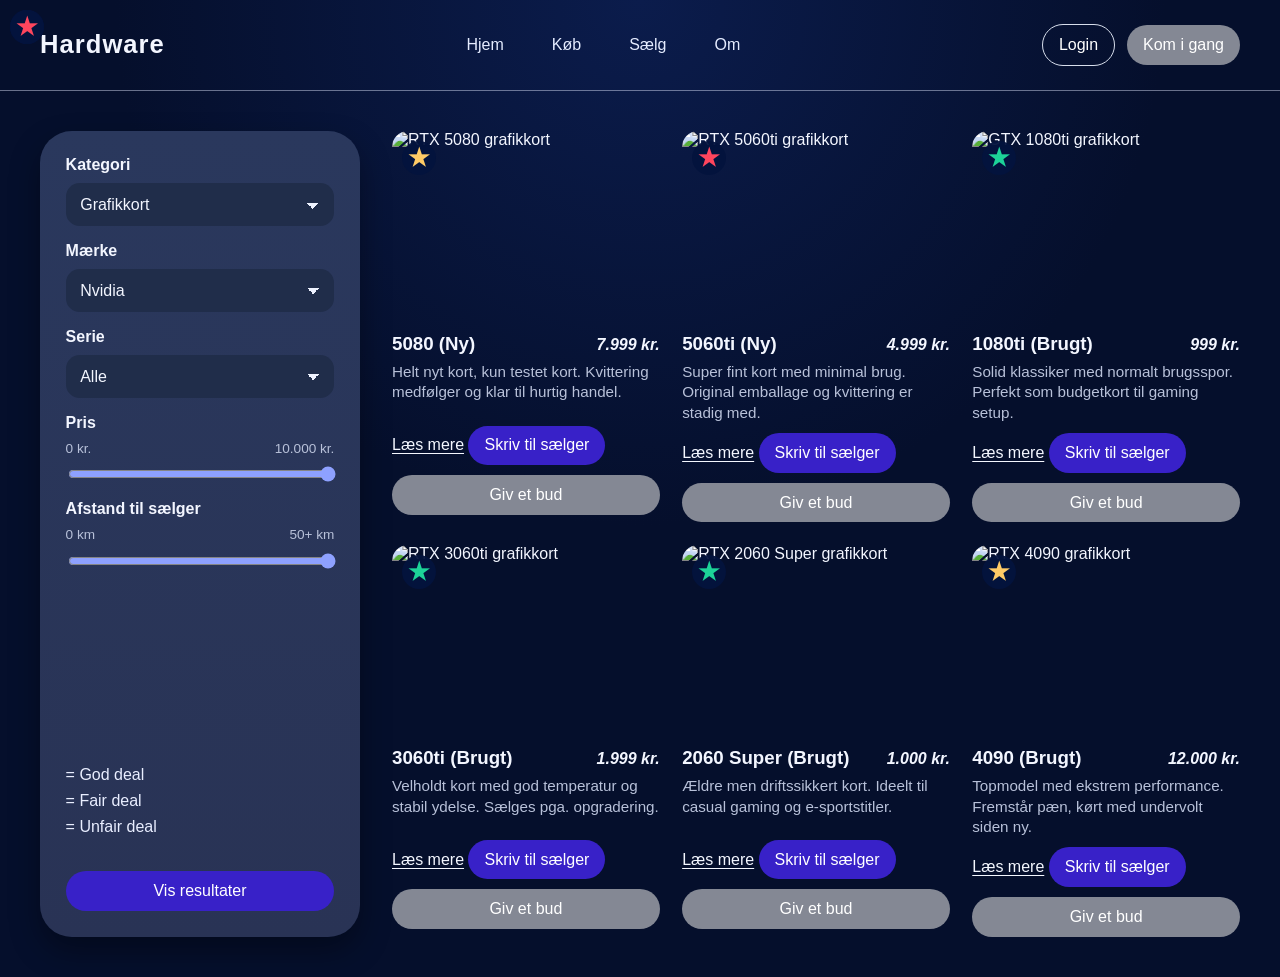
==== index.html @ 8c78f2fc "Build dark-themed clickable marketplace homepage prototype" ====
<!DOCTYPE html>
<html lang="da">
  <head>
    <meta charset="UTF-8" />
    <meta name="viewport" content="width=device-width, initial-scale=1.0" />
    <title>Hardware | Markedsplads</title>
    <link rel="stylesheet" href="styles.css" />
  </head>
  <body>
    <header class="site-header">
      <div class="brand">Hardware</div>
      <nav class="main-nav" aria-label="Primær navigation">
        <a href="#">Hjem</a>
        <a href="#">Køb</a>
        <a href="#">Sælg</a>
        <a href="#">Om</a>
      </nav>
      <div class="header-actions">
        <button class="btn btn-outline" type="button">Login</button>
        <button class="btn btn-muted" type="button">Kom i gang</button>
      </div>
    </header>

    <main class="marketplace-layout">
      <aside class="filter-card" aria-label="Filtre">
        <h2 class="sr-only">Filtre</h2>

        <div class="filter-group">
          <label for="category">Kategori</label>
          <select id="category" name="category">
            <option>Grafikkort</option>
            <option>CPU</option>
            <option>RAM</option>
            <option>Lagring</option>
          </select>
        </div>

        <div class="filter-group">
          <label for="brand">Mærke</label>
          <select id="brand" name="brand">
            <option>Nvidia</option>
            <option>AMD</option>
            <option>Intel</option>
            <option>ASUS</option>
          </select>
        </div>

        <div class="filter-group">
          <label for="series">Serie</label>
          <select id="series" name="series">
            <option>Alle</option>
            <option>RTX 50-serie</option>
            <option>RTX 40-serie</option>
            <option>RTX 30-serie</option>
            <option>GTX 10-serie</option>
          </select>
        </div>

        <div class="filter-group slider-group">
          <label for="priceRange">Pris</label>
          <div class="range-meta">
            <span>0 kr.</span>
            <span id="priceRangeValue">10.000 kr.</span>
          </div>
          <input type="range" id="priceRange" min="0" max="10000" step="100" value="10000" />
        </div>

        <div class="filter-group slider-group">
          <label for="distanceRange">Afstand til sælger</label>
          <div class="range-meta">
            <span>0 km</span>
            <span id="distanceRangeValue">50+ km</span>
          </div>
          <input type="range" id="distanceRange" min="0" max="50" step="1" value="50" />
        </div>

        <div class="deal-legend" aria-label="Deal score forklaring">
          <p><span class="star-badge star-good">★</span> = God deal</p>
          <p><span class="star-badge star-fair">★</span> = Fair deal</p>
          <p><span class="star-badge star-unfair">★</span> = Unfair deal</p>
        </div>

        <button class="btn btn-primary cta-results" type="button">Vis resultater</button>
      </aside>

      <section class="product-grid" aria-label="Produktoversigt">
        <article class="product-card">
          <div class="product-image-wrap">
            <span class="star-badge star-good">★</span>
            <img src="https://images.unsplash.com/photo-1587202372775-e229f172b9d7?auto=format&fit=crop&w=800&q=80" alt="RTX 5080 grafikkort" />
          </div>
          <div class="product-topline">
            <h3>5080 (Ny)</h3>
            <p class="price">7.999 kr.</p>
          </div>
          <p class="description">Helt nyt kort, kun testet kort. Kvittering medfølger og klar til hurtig handel.</p>
          <a href="#" class="read-more">Læs mere</a>
          <button class="btn btn-primary" type="button">Skriv til sælger</button>
          <button class="btn btn-secondary" type="button">Giv et bud</button>
        </article>

        <article class="product-card">
          <div class="product-image-wrap">
            <span class="star-badge star-unfair">★</span>
            <img src="https://images.unsplash.com/photo-1591488320449-011701bb6705?auto=format&fit=crop&w=800&q=80" alt="RTX 5060ti grafikkort" />
          </div>
          <div class="product-topline">
            <h3>5060ti (Ny)</h3>
            <p class="price">4.999 kr.</p>
          </div>
          <p class="description">Super fint kort med minimal brug. Original emballage og kvittering er stadig med.</p>
          <a href="#" class="read-more">Læs mere</a>
          <button class="btn btn-primary" type="button">Skriv til sælger</button>
          <button class="btn btn-secondary" type="button">Giv et bud</button>
        </article>

        <article class="product-card">
          <div class="product-image-wrap">
            <span class="star-badge star-fair">★</span>
            <img src="https://images.unsplash.com/photo-1591799265444-d66432b91588?auto=format&fit=crop&w=800&q=80" alt="GTX 1080ti grafikkort" />
          </div>
          <div class="product-topline">
            <h3>1080ti (Brugt)</h3>
            <p class="price">999 kr.</p>
          </div>
          <p class="description">Solid klassiker med normalt brugsspor. Perfekt som budgetkort til gaming setup.</p>
          <a href="#" class="read-more">Læs mere</a>
          <button class="btn btn-primary" type="button">Skriv til sælger</button>
          <button class="btn btn-secondary" type="button">Giv et bud</button>
        </article>

        <article class="product-card">
          <div class="product-image-wrap">
            <span class="star-badge star-fair">★</span>
            <img src="https://images.unsplash.com/photo-1593640495253-23196b27a87f?auto=format&fit=crop&w=800&q=80" alt="RTX 3060ti grafikkort" />
          </div>
          <div class="product-topline">
            <h3>3060ti (Brugt)</h3>
            <p class="price">1.999 kr.</p>
          </div>
          <p class="description">Velholdt kort med god temperatur og stabil ydelse. Sælges pga. opgradering.</p>
          <a href="#" class="read-more">Læs mere</a>
          <button class="btn btn-primary" type="button">Skriv til sælger</button>
          <button class="btn btn-secondary" type="button">Giv et bud</button>
        </article>

        <article class="product-card">
          <div class="product-image-wrap">
            <span class="star-badge star-fair">★</span>
            <img src="https://images.unsplash.com/photo-1555617981-dac3880eac6e?auto=format&fit=crop&w=800&q=80" alt="RTX 2060 Super grafikkort" />
          </div>
          <div class="product-topline">
            <h3>2060 Super (Brugt)</h3>
            <p class="price">1.000 kr.</p>
          </div>
          <p class="description">Ældre men driftssikkert kort. Ideelt til casual gaming og e-sportstitler.</p>
          <a href="#" class="read-more">Læs mere</a>
          <button class="btn btn-primary" type="button">Skriv til sælger</button>
          <button class="btn btn-secondary" type="button">Giv et bud</button>
        </article>

        <article class="product-card">
          <div class="product-image-wrap">
            <span class="star-badge star-good">★</span>
            <img src="https://images.unsplash.com/photo-1624705002806-5d72df19c3de?auto=format&fit=crop&w=800&q=80" alt="RTX 4090 grafikkort" />
          </div>
          <div class="product-topline">
            <h3>4090 (Brugt)</h3>
            <p class="price">12.000 kr.</p>
          </div>
          <p class="description">Topmodel med ekstrem performance. Fremstår pæn, kørt med undervolt siden ny.</p>
          <a href="#" class="read-more">Læs mere</a>
          <button class="btn btn-primary" type="button">Skriv til sælger</button>
          <button class="btn btn-secondary" type="button">Giv et bud</button>
        </article>
      </section>
    </main>

    <script src="app.js"></script>
  </body>
</html>
---- styles.css ----
:root {
  --bg: #050f2c;
  --surface: #222f4f;
  --surface-soft: #1a2542;
  --card: #0a1738;
  --text: #f3f6ff;
  --text-soft: #b8c1d9;
  --accent: #3821c8;
  --accent-hover: #4a31df;
  --button-soft: #848894;
  --button-soft-hover: #9aa0ae;
  --outline: #d7deec;
  --shadow: 0 14px 30px rgba(0, 0, 0, 0.35);
}

* {
  box-sizing: border-box;
}

body {
  margin: 0;
  min-height: 100vh;
  font-family: "Inter", "Segoe UI", sans-serif;
  background: radial-gradient(circle at top, #0b1c4c 0%, var(--bg) 45%);
  color: var(--text);
}

a {
  color: inherit;
}

.site-header {
  display: flex;
  align-items: center;
  justify-content: space-between;
  gap: 1rem;
  padding: 1.5rem 2.5rem;
  border-bottom: 1px solid rgba(226, 233, 255, 0.45);
}

.brand {
  font-size: clamp(1.4rem, 2vw, 1.9rem);
  font-weight: 700;
  letter-spacing: 0.04em;
}

.main-nav {
  display: flex;
  gap: 1rem;
}

.main-nav a {
  padding: 0.55rem 1rem;
  border-radius: 999px;
  text-decoration: none;
  color: #e5ecff;
  transition: background-color 0.2s ease, color 0.2s ease;
}

.main-nav a:hover,
.main-nav a:focus-visible {
  background: rgba(255, 255, 255, 0.1);
  color: #fff;
}

.header-actions {
  display: flex;
  align-items: center;
  gap: 0.75rem;
}

.marketplace-layout {
  display: grid;
  grid-template-columns: minmax(240px, 320px) 1fr;
  gap: 2rem;
  padding: 2.5rem;
}

.filter-card {
  background: linear-gradient(180deg, #2a385d 0%, #293355 100%);
  border-radius: 2rem;
  padding: 1.6rem;
  display: flex;
  flex-direction: column;
  gap: 1rem;
  box-shadow: var(--shadow);
}

.filter-group {
  display: flex;
  flex-direction: column;
  gap: 0.55rem;
}

.filter-group label {
  font-weight: 600;
}

select,
input[type="range"] {
  width: 100%;
}

select {
  appearance: none;
  border: 1px solid transparent;
  color: var(--text);
  border-radius: 0.85rem;
  padding: 0.75rem 2.5rem 0.75rem 0.85rem;
  background: #202d4a;
  font: inherit;
  background-image: linear-gradient(45deg, transparent 50%, #eef2ff 50%), linear-gradient(135deg, #eef2ff 50%, transparent 50%);
  background-position: calc(100% - 20px) calc(50% + 1px), calc(100% - 14px) calc(50% + 1px);
  background-size: 6px 6px;
  background-repeat: no-repeat;
}

select:focus-visible {
  outline: none;
  border-color: #6d8dff;
}

.range-meta {
  display: flex;
  justify-content: space-between;
  color: var(--text-soft);
  font-size: 0.85rem;
}

input[type="range"] {
  accent-color: #8ea1ff;
  cursor: pointer;
}

.deal-legend {
  margin-top: auto;
  color: #e9eeff;
}

.deal-legend p {
  margin: 0.5rem 0;
}

.product-grid {
  display: grid;
  grid-template-columns: repeat(3, minmax(220px, 1fr));
  gap: 1.4rem;
}

.product-card {
  background: transparent;
  border-radius: 1.1rem;
  transition: transform 0.2s ease, box-shadow 0.2s ease;
}

.product-card:hover {
  transform: translateY(-5px);
  box-shadow: 0 16px 26px rgba(0, 0, 0, 0.32);
}

.product-image-wrap {
  position: relative;
}

.product-image-wrap img {
  width: 100%;
  height: 190px;
  border-radius: 1rem;
  object-fit: cover;
  display: block;
}

.star-badge {
  position: absolute;
  top: 10px;
  left: 10px;
  width: 34px;
  height: 34px;
  border-radius: 50%;
  display: grid;
  place-items: center;
  font-size: 1.5rem;
  font-weight: 700;
}

.star-good {
  color: #ffcb66;
  background: rgba(4, 20, 62, 0.95);
}

.star-fair {
  color: #1dd398;
  background: rgba(4, 20, 62, 0.95);
}

.star-unfair {
  color: #ff455d;
  background: rgba(4, 20, 62, 0.95);
}

.product-topline {
  display: flex;
  justify-content: space-between;
  align-items: baseline;
  gap: 0.85rem;
  margin-top: 0.75rem;
}

.product-topline h3,
.price {
  margin: 0;
}

.price {
  font-style: italic;
  font-weight: 700;
  white-space: nowrap;
}

.description {
  margin: 0.45rem 0 0.6rem;
  color: var(--text-soft);
  line-height: 1.35;
  font-size: 0.95rem;
  min-height: 54px;
}

.read-more {
  display: inline-block;
  margin-bottom: 0.7rem;
  color: #f4f7ff;
  text-underline-offset: 3px;
}

.btn {
  border: none;
  border-radius: 999px;
  padding: 0.68rem 1rem;
  color: #fff;
  font: inherit;
  cursor: pointer;
  transition: transform 0.15s ease, filter 0.2s ease;
}

.btn:hover,
.btn:focus-visible {
  transform: translateY(-1px);
  filter: brightness(1.08);
}

.btn-primary {
  background: var(--accent);
}

.btn-secondary,
.btn-muted {
  background: var(--button-soft);
}

.btn-secondary {
  width: 100%;
  margin-top: 0.6rem;
}

.btn-outline {
  border: 1px solid var(--outline);
  background: transparent;
}

.cta-results {
  margin-top: 0.7rem;
}

.sr-only {
  position: absolute;
  width: 1px;
  height: 1px;
  padding: 0;
  margin: -1px;
  overflow: hidden;
  clip: rect(0, 0, 0, 0);
  white-space: nowrap;
  border: 0;
}

@media (max-width: 1140px) {
  .product-grid {
    grid-template-columns: repeat(2, minmax(220px, 1fr));
  }
}

@media (max-width: 900px) {
  .site-header {
    flex-wrap: wrap;
    justify-content: center;
    text-align: center;
  }

  .marketplace-layout {
    grid-template-columns: 1fr;
    padding: 1.5rem;
  }

  .filter-card {
    margin-bottom: 0.4rem;
  }
}

@media (max-width: 620px) {
  .site-header {
    padding: 1rem;
  }

  .main-nav,
  .header-actions {
    width: 100%;
    justify-content: center;
    flex-wrap: wrap;
  }

  .product-grid {
    grid-template-columns: 1fr;
  }
}
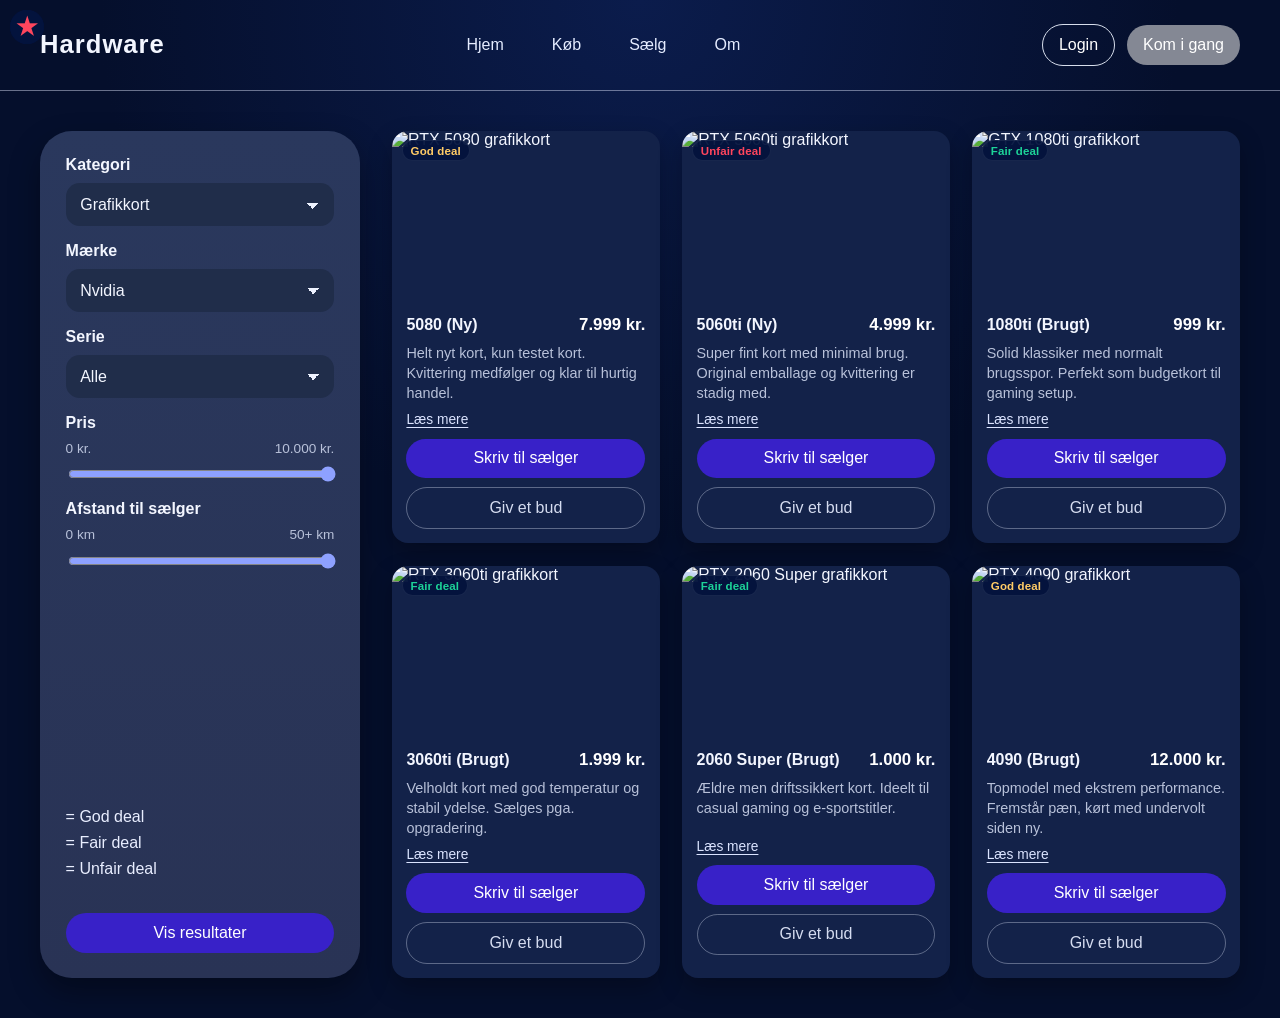
==== commit 968e0a0f: "Polish marketplace listing cards styling" ====
--- a/index.html
+++ b/index.html
@@ -86,7 +86,7 @@
       <section class="product-grid" aria-label="Produktoversigt">
         <article class="product-card">
           <div class="product-image-wrap">
-            <span class="star-badge star-good">★</span>
+            <span class="deal-badge star-good">God deal</span>
             <img src="https://images.unsplash.com/photo-1587202372775-e229f172b9d7?auto=format&fit=crop&w=800&q=80" alt="RTX 5080 grafikkort" />
           </div>
           <div class="product-topline">
@@ -101,7 +101,7 @@
 
         <article class="product-card">
           <div class="product-image-wrap">
-            <span class="star-badge star-unfair">★</span>
+            <span class="deal-badge star-unfair">Unfair deal</span>
             <img src="https://images.unsplash.com/photo-1591488320449-011701bb6705?auto=format&fit=crop&w=800&q=80" alt="RTX 5060ti grafikkort" />
           </div>
           <div class="product-topline">
@@ -116,7 +116,7 @@
 
         <article class="product-card">
           <div class="product-image-wrap">
-            <span class="star-badge star-fair">★</span>
+            <span class="deal-badge star-fair">Fair deal</span>
             <img src="https://images.unsplash.com/photo-1591799265444-d66432b91588?auto=format&fit=crop&w=800&q=80" alt="GTX 1080ti grafikkort" />
           </div>
           <div class="product-topline">
@@ -131,7 +131,7 @@
 
         <article class="product-card">
           <div class="product-image-wrap">
-            <span class="star-badge star-fair">★</span>
+            <span class="deal-badge star-fair">Fair deal</span>
             <img src="https://images.unsplash.com/photo-1593640495253-23196b27a87f?auto=format&fit=crop&w=800&q=80" alt="RTX 3060ti grafikkort" />
           </div>
           <div class="product-topline">
@@ -146,7 +146,7 @@
 
         <article class="product-card">
           <div class="product-image-wrap">
-            <span class="star-badge star-fair">★</span>
+            <span class="deal-badge star-fair">Fair deal</span>
             <img src="https://images.unsplash.com/photo-1555617981-dac3880eac6e?auto=format&fit=crop&w=800&q=80" alt="RTX 2060 Super grafikkort" />
           </div>
           <div class="product-topline">
@@ -161,7 +161,7 @@
 
         <article class="product-card">
           <div class="product-image-wrap">
-            <span class="star-badge star-good">★</span>
+            <span class="deal-badge star-good">God deal</span>
             <img src="https://images.unsplash.com/photo-1624705002806-5d72df19c3de?auto=format&fit=crop&w=800&q=80" alt="RTX 4090 grafikkort" />
           </div>
           <div class="product-topline">
--- a/styles.css
+++ b/styles.css
@@ -148,26 +148,51 @@
 }
 
 .product-card {
-  background: transparent;
-  border-radius: 1.1rem;
-  transition: transform 0.2s ease, box-shadow 0.2s ease;
+  background: #132249;
+  border-radius: 1rem;
+  box-shadow: 0 10px 24px rgba(0, 0, 0, 0.28);
+  overflow: hidden;
+  display: flex;
+  flex-direction: column;
+  padding-bottom: 0.9rem;
+  transition: transform 0.22s ease, box-shadow 0.22s ease;
 }
 
 .product-card:hover {
-  transform: translateY(-5px);
-  box-shadow: 0 16px 26px rgba(0, 0, 0, 0.32);
+  transform: translateY(-4px);
+  box-shadow: 0 18px 34px rgba(0, 0, 0, 0.36);
 }
 
 .product-image-wrap {
   position: relative;
+  overflow: hidden;
 }
 
 .product-image-wrap img {
   width: 100%;
-  height: 190px;
-  border-radius: 1rem;
+  height: 170px;
   object-fit: cover;
   display: block;
+  transition: transform 0.3s ease;
+}
+
+.product-card:hover .product-image-wrap img {
+  transform: scale(1.03);
+}
+
+
+.deal-badge {
+  position: absolute;
+  top: 0.6rem;
+  left: 0.6rem;
+  padding: 0.22rem 0.5rem;
+  border-radius: 999px;
+  font-size: 0.72rem;
+  font-weight: 700;
+  letter-spacing: 0.01em;
+  background: rgba(6, 20, 53, 0.94);
+  border: 1px solid rgba(255, 255, 255, 0.08);
+  z-index: 1;
 }
 
 .star-badge {
@@ -203,7 +228,7 @@
   justify-content: space-between;
   align-items: baseline;
   gap: 0.85rem;
-  margin-top: 0.75rem;
+  margin: 0.9rem 0.9rem 0;
 }
 
 .product-topline h3,
@@ -211,24 +236,32 @@
   margin: 0;
 }
 
+.product-topline h3 {
+  font-size: 1rem;
+  font-weight: 600;
+  line-height: 1.3;
+}
+
 .price {
-  font-style: italic;
-  font-weight: 700;
+  color: #ffffff;
+  font-weight: 800;
+  font-size: 1.05rem;
   white-space: nowrap;
 }
 
 .description {
-  margin: 0.45rem 0 0.6rem;
+  margin: 0.45rem 0.9rem 0.55rem;
   color: var(--text-soft);
-  line-height: 1.35;
-  font-size: 0.95rem;
-  min-height: 54px;
+  line-height: 1.4;
+  font-size: 0.9rem;
+  min-height: 52px;
 }
 
 .read-more {
   display: inline-block;
-  margin-bottom: 0.7rem;
-  color: #f4f7ff;
+  margin: 0 0.9rem 0.7rem;
+  color: #dbe4ff;
+  font-size: 0.86rem;
   text-underline-offset: 3px;
 }
 
@@ -257,9 +290,25 @@
   background: var(--button-soft);
 }
 
-.btn-secondary {
-  width: 100%;
-  margin-top: 0.6rem;
+.product-card .btn {
+  width: calc(100% - 1.8rem);
+  margin: 0 0.9rem;
+}
+
+.product-card .btn-primary {
+  margin-bottom: 0.55rem;
+}
+
+.product-card .btn-secondary {
+  margin-top: 0;
+  color: #d5dcf0;
+  background: transparent;
+  border: 1px solid rgba(213, 220, 240, 0.38);
+}
+
+.product-card .btn-secondary:hover,
+.product-card .btn-secondary:focus-visible {
+  background: rgba(213, 220, 240, 0.08);
 }
 
 .btn-outline {
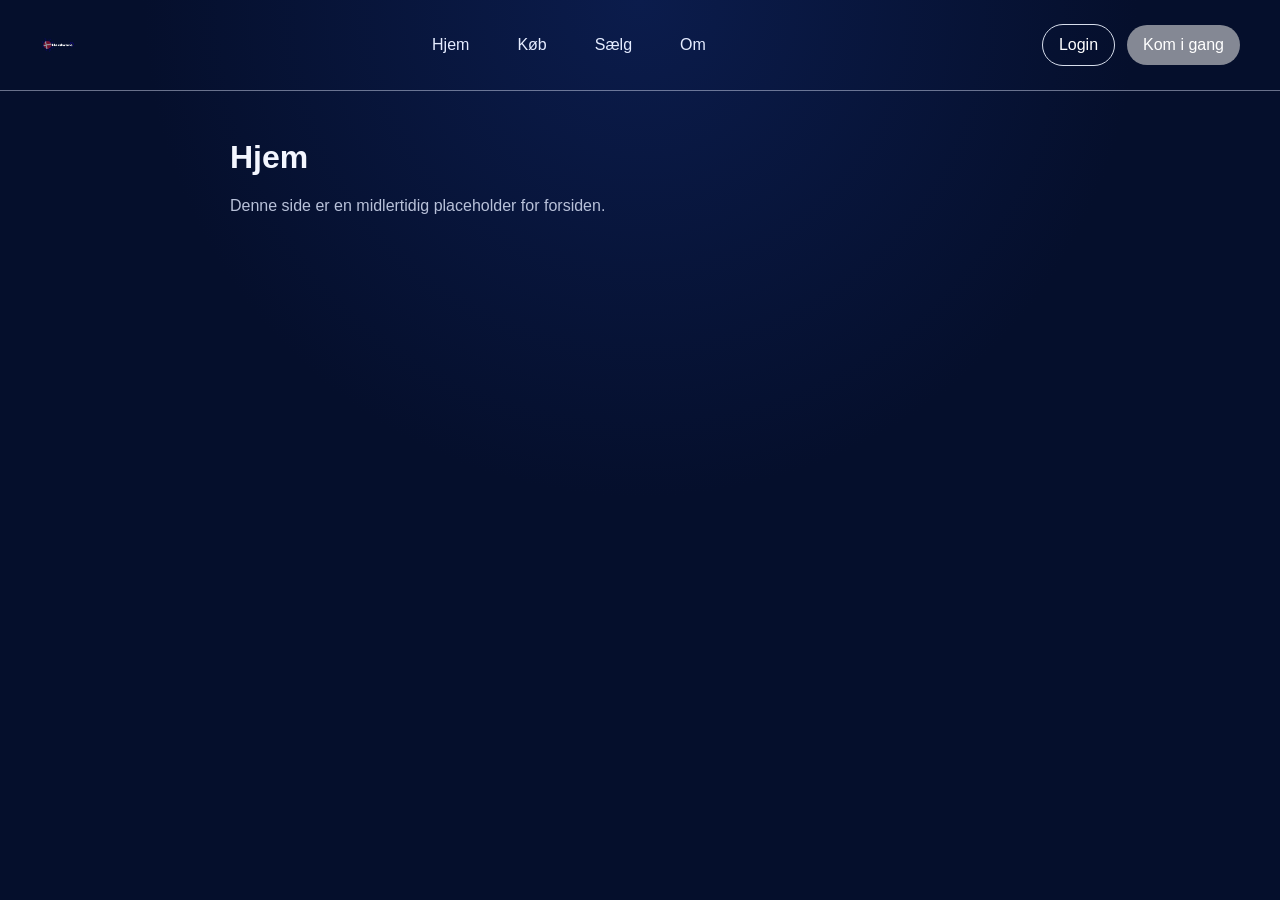
==== commit 96a6713e: "Add clickable logo to navbar" ====
--- a/index.html
+++ b/index.html
@@ -3,17 +3,19 @@
   <head>
     <meta charset="UTF-8" />
     <meta name="viewport" content="width=device-width, initial-scale=1.0" />
-    <title>Hardware | Markedsplads</title>
+    <title>Hardware | Hjem</title>
     <link rel="stylesheet" href="styles.css" />
   </head>
   <body>
     <header class="site-header">
-      <div class="brand">Hardware</div>
+      <a class="brand-link" href="index.html" aria-label="Hardware forside">
+        <img class="brand-logo" src="assets/logo.png" alt="Hardware logo" />
+      </a>
       <nav class="main-nav" aria-label="Primær navigation">
-        <a href="#">Hjem</a>
-        <a href="#">Køb</a>
-        <a href="#">Sælg</a>
-        <a href="#">Om</a>
+        <a href="index.html">Hjem</a>
+        <a href="kob.html">Køb</a>
+        <a href="saelg.html">Sælg</a>
+        <a href="om.html">Om</a>
       </nav>
       <div class="header-actions">
         <button class="btn btn-outline" type="button">Login</button>
@@ -21,161 +23,9 @@
       </div>
     </header>
 
-    <main class="marketplace-layout">
-      <aside class="filter-card" aria-label="Filtre">
-        <h2 class="sr-only">Filtre</h2>
-
-        <div class="filter-group">
-          <label for="category">Kategori</label>
-          <select id="category" name="category">
-            <option>Grafikkort</option>
-            <option>CPU</option>
-            <option>RAM</option>
-            <option>Lagring</option>
-          </select>
-        </div>
-
-        <div class="filter-group">
-          <label for="brand">Mærke</label>
-          <select id="brand" name="brand">
-            <option>Nvidia</option>
-            <option>AMD</option>
-            <option>Intel</option>
-            <option>ASUS</option>
-          </select>
-        </div>
-
-        <div class="filter-group">
-          <label for="series">Serie</label>
-          <select id="series" name="series">
-            <option>Alle</option>
-            <option>RTX 50-serie</option>
-            <option>RTX 40-serie</option>
-            <option>RTX 30-serie</option>
-            <option>GTX 10-serie</option>
-          </select>
-        </div>
-
-        <div class="filter-group slider-group">
-          <label for="priceRange">Pris</label>
-          <div class="range-meta">
-            <span>0 kr.</span>
-            <span id="priceRangeValue">10.000 kr.</span>
-          </div>
-          <input type="range" id="priceRange" min="0" max="10000" step="100" value="10000" />
-        </div>
-
-        <div class="filter-group slider-group">
-          <label for="distanceRange">Afstand til sælger</label>
-          <div class="range-meta">
-            <span>0 km</span>
-            <span id="distanceRangeValue">50+ km</span>
-          </div>
-          <input type="range" id="distanceRange" min="0" max="50" step="1" value="50" />
-        </div>
-
-        <div class="deal-legend" aria-label="Deal score forklaring">
-          <p><span class="star-badge star-good">★</span> = God deal</p>
-          <p><span class="star-badge star-fair">★</span> = Fair deal</p>
-          <p><span class="star-badge star-unfair">★</span> = Unfair deal</p>
-        </div>
-
-        <button class="btn btn-primary cta-results" type="button">Vis resultater</button>
-      </aside>
-
-      <section class="product-grid" aria-label="Produktoversigt">
-        <article class="product-card">
-          <div class="product-image-wrap">
-            <span class="deal-badge star-good">God deal</span>
-            <img src="https://images.unsplash.com/photo-1587202372775-e229f172b9d7?auto=format&fit=crop&w=800&q=80" alt="RTX 5080 grafikkort" />
-          </div>
-          <div class="product-topline">
-            <h3>5080 (Ny)</h3>
-            <p class="price">7.999 kr.</p>
-          </div>
-          <p class="description">Helt nyt kort, kun testet kort. Kvittering medfølger og klar til hurtig handel.</p>
-          <a href="#" class="read-more">Læs mere</a>
-          <button class="btn btn-primary" type="button">Skriv til sælger</button>
-          <button class="btn btn-secondary" type="button">Giv et bud</button>
-        </article>
-
-        <article class="product-card">
-          <div class="product-image-wrap">
-            <span class="deal-badge star-unfair">Unfair deal</span>
-            <img src="https://images.unsplash.com/photo-1591488320449-011701bb6705?auto=format&fit=crop&w=800&q=80" alt="RTX 5060ti grafikkort" />
-          </div>
-          <div class="product-topline">
-            <h3>5060ti (Ny)</h3>
-            <p class="price">4.999 kr.</p>
-          </div>
-          <p class="description">Super fint kort med minimal brug. Original emballage og kvittering er stadig med.</p>
-          <a href="#" class="read-more">Læs mere</a>
-          <button class="btn btn-primary" type="button">Skriv til sælger</button>
-          <button class="btn btn-secondary" type="button">Giv et bud</button>
-        </article>
-
-        <article class="product-card">
-          <div class="product-image-wrap">
-            <span class="deal-badge star-fair">Fair deal</span>
-            <img src="https://images.unsplash.com/photo-1591799265444-d66432b91588?auto=format&fit=crop&w=800&q=80" alt="GTX 1080ti grafikkort" />
-          </div>
-          <div class="product-topline">
-            <h3>1080ti (Brugt)</h3>
-            <p class="price">999 kr.</p>
-          </div>
-          <p class="description">Solid klassiker med normalt brugsspor. Perfekt som budgetkort til gaming setup.</p>
-          <a href="#" class="read-more">Læs mere</a>
-          <button class="btn btn-primary" type="button">Skriv til sælger</button>
-          <button class="btn btn-secondary" type="button">Giv et bud</button>
-        </article>
-
-        <article class="product-card">
-          <div class="product-image-wrap">
-            <span class="deal-badge star-fair">Fair deal</span>
-            <img src="https://images.unsplash.com/photo-1593640495253-23196b27a87f?auto=format&fit=crop&w=800&q=80" alt="RTX 3060ti grafikkort" />
-          </div>
-          <div class="product-topline">
-            <h3>3060ti (Brugt)</h3>
-            <p class="price">1.999 kr.</p>
-          </div>
-          <p class="description">Velholdt kort med god temperatur og stabil ydelse. Sælges pga. opgradering.</p>
-          <a href="#" class="read-more">Læs mere</a>
-          <button class="btn btn-primary" type="button">Skriv til sælger</button>
-          <button class="btn btn-secondary" type="button">Giv et bud</button>
-        </article>
-
-        <article class="product-card">
-          <div class="product-image-wrap">
-            <span class="deal-badge star-fair">Fair deal</span>
-            <img src="https://images.unsplash.com/photo-1555617981-dac3880eac6e?auto=format&fit=crop&w=800&q=80" alt="RTX 2060 Super grafikkort" />
-          </div>
-          <div class="product-topline">
-            <h3>2060 Super (Brugt)</h3>
-            <p class="price">1.000 kr.</p>
-          </div>
-          <p class="description">Ældre men driftssikkert kort. Ideelt til casual gaming og e-sportstitler.</p>
-          <a href="#" class="read-more">Læs mere</a>
-          <button class="btn btn-primary" type="button">Skriv til sælger</button>
-          <button class="btn btn-secondary" type="button">Giv et bud</button>
-        </article>
-
-        <article class="product-card">
-          <div class="product-image-wrap">
-            <span class="deal-badge star-good">God deal</span>
-            <img src="https://images.unsplash.com/photo-1624705002806-5d72df19c3de?auto=format&fit=crop&w=800&q=80" alt="RTX 4090 grafikkort" />
-          </div>
-          <div class="product-topline">
-            <h3>4090 (Brugt)</h3>
-            <p class="price">12.000 kr.</p>
-          </div>
-          <p class="description">Topmodel med ekstrem performance. Fremstår pæn, kørt med undervolt siden ny.</p>
-          <a href="#" class="read-more">Læs mere</a>
-          <button class="btn btn-primary" type="button">Skriv til sælger</button>
-          <button class="btn btn-secondary" type="button">Giv et bud</button>
-        </article>
-      </section>
+    <main class="placeholder-page">
+      <h1>Hjem</h1>
+      <p>Denne side er en midlertidig placeholder for forsiden.</p>
     </main>
-
-    <script src="app.js"></script>
   </body>
 </html>
--- a/styles.css
+++ b/styles.css
@@ -38,15 +38,22 @@
   border-bottom: 1px solid rgba(226, 233, 255, 0.45);
 }
 
-.brand {
-  font-size: clamp(1.4rem, 2vw, 1.9rem);
-  font-weight: 700;
-  letter-spacing: 0.04em;
+.brand-link {
+  display: flex;
+  align-items: center;
+  flex-shrink: 0;
+}
+
+.brand-logo {
+  height: 36px;
+  width: auto;
+  display: block;
 }
 
 .main-nav {
   display: flex;
   gap: 1rem;
+  margin-left: 1.25rem;
 }
 
 .main-nav a {
@@ -71,15 +78,18 @@
 
 .marketplace-layout {
   display: grid;
-  grid-template-columns: minmax(240px, 320px) 1fr;
-  gap: 2rem;
+  grid-template-columns: 360px minmax(0, 1fr);
+  gap: 2.5rem;
   padding: 2.5rem;
+  max-width: 1800px;
+  margin: 0 auto;
+  align-items: start;
 }
 
 .filter-card {
   background: linear-gradient(180deg, #2a385d 0%, #293355 100%);
   border-radius: 2rem;
-  padding: 1.6rem;
+  padding: 1.85rem;
   display: flex;
   flex-direction: column;
   gap: 1rem;
@@ -120,6 +130,15 @@
   border-color: #6d8dff;
 }
 
+
+.filter-group-disabled {
+  opacity: 0.55;
+}
+
+.filter-group-disabled select {
+  cursor: not-allowed;
+}
+
 .range-meta {
   display: flex;
   justify-content: space-between;
@@ -143,11 +162,16 @@
 
 .product-grid {
   display: grid;
-  grid-template-columns: repeat(3, minmax(220px, 1fr));
+  grid-template-columns: repeat(auto-fill, 320px);
   gap: 1.4rem;
+  justify-content: center;
+  max-width: 1388px;
+  margin: 0 auto;
 }
 
 .product-card {
+  width: 320px;
+
   background: #132249;
   border-radius: 1rem;
   box-shadow: 0 10px 24px rgba(0, 0, 0, 0.28);
@@ -334,7 +358,7 @@
 
 @media (max-width: 1140px) {
   .product-grid {
-    grid-template-columns: repeat(2, minmax(220px, 1fr));
+    grid-template-columns: repeat(auto-fill, 320px);
   }
 }
 
@@ -348,6 +372,7 @@
   .marketplace-layout {
     grid-template-columns: 1fr;
     padding: 1.5rem;
+    gap: 1.5rem;
   }
 
   .filter-card {
@@ -368,6 +393,120 @@
   }
 
   .product-grid {
-    grid-template-columns: 1fr;
-  }
-}
+    grid-template-columns: repeat(auto-fill, 300px);
+    justify-content: center;
+  }
+}
+
+.placeholder-page {
+  max-width: 900px;
+  margin: 0 auto;
+  padding: 3rem 2.5rem;
+}
+
+.placeholder-page h1 {
+  margin-top: 0;
+}
+
+.placeholder-page p {
+  color: var(--text-soft);
+}
+
+.sell-layout {
+  max-width: 900px;
+  margin: 0 auto;
+  padding: 2.5rem;
+}
+
+.sell-card {
+  background: linear-gradient(180deg, #2a385d 0%, #293355 100%);
+  border-radius: 2rem;
+  padding: 1.85rem;
+  box-shadow: var(--shadow);
+}
+
+.sell-card h1 {
+  margin: 0 0 1.25rem;
+}
+
+.sell-form {
+  display: flex;
+  flex-direction: column;
+  gap: 1rem;
+}
+
+input[type="number"],
+input[type="text"],
+textarea {
+  width: 100%;
+  border: 1px solid transparent;
+  color: var(--text);
+  border-radius: 0.85rem;
+  padding: 0.75rem 0.85rem;
+  background: #202d4a;
+  font: inherit;
+}
+
+textarea {
+  resize: vertical;
+  min-height: 120px;
+}
+
+
+input[type="file"] {
+  width: 100%;
+  border: 1px dashed rgba(219, 228, 255, 0.35);
+  color: var(--text-soft);
+  border-radius: 0.85rem;
+  padding: 0.6rem 0.75rem;
+  background: #202d4a;
+  font: inherit;
+}
+
+input[type="file"]::file-selector-button {
+  border: 1px solid rgba(219, 228, 255, 0.35);
+  border-radius: 999px;
+  padding: 0.38rem 0.75rem;
+  margin-right: 0.65rem;
+  background: rgba(219, 228, 255, 0.1);
+  color: var(--text);
+  font: inherit;
+  cursor: pointer;
+}
+
+input[type="file"]:focus-visible {
+  outline: none;
+  border-color: #6d8dff;
+}
+
+.sell-image-preview {
+  display: none;
+  width: 100%;
+  max-width: 240px;
+  height: 140px;
+  object-fit: cover;
+  border-radius: 0.75rem;
+  border: 1px solid rgba(219, 228, 255, 0.2);
+}
+
+.sell-image-preview.is-visible {
+  display: block;
+}
+input[type="number"]:focus-visible,
+input[type="text"]:focus-visible,
+textarea:focus-visible {
+  outline: none;
+  border-color: #6d8dff;
+}
+
+.sell-feedback {
+  margin: 0;
+  color: #dbe4ff;
+  font-size: 0.92rem;
+}
+
+@media (max-width: 900px) {
+  .sell-layout {
+    padding: 1.5rem;
+  }
+}
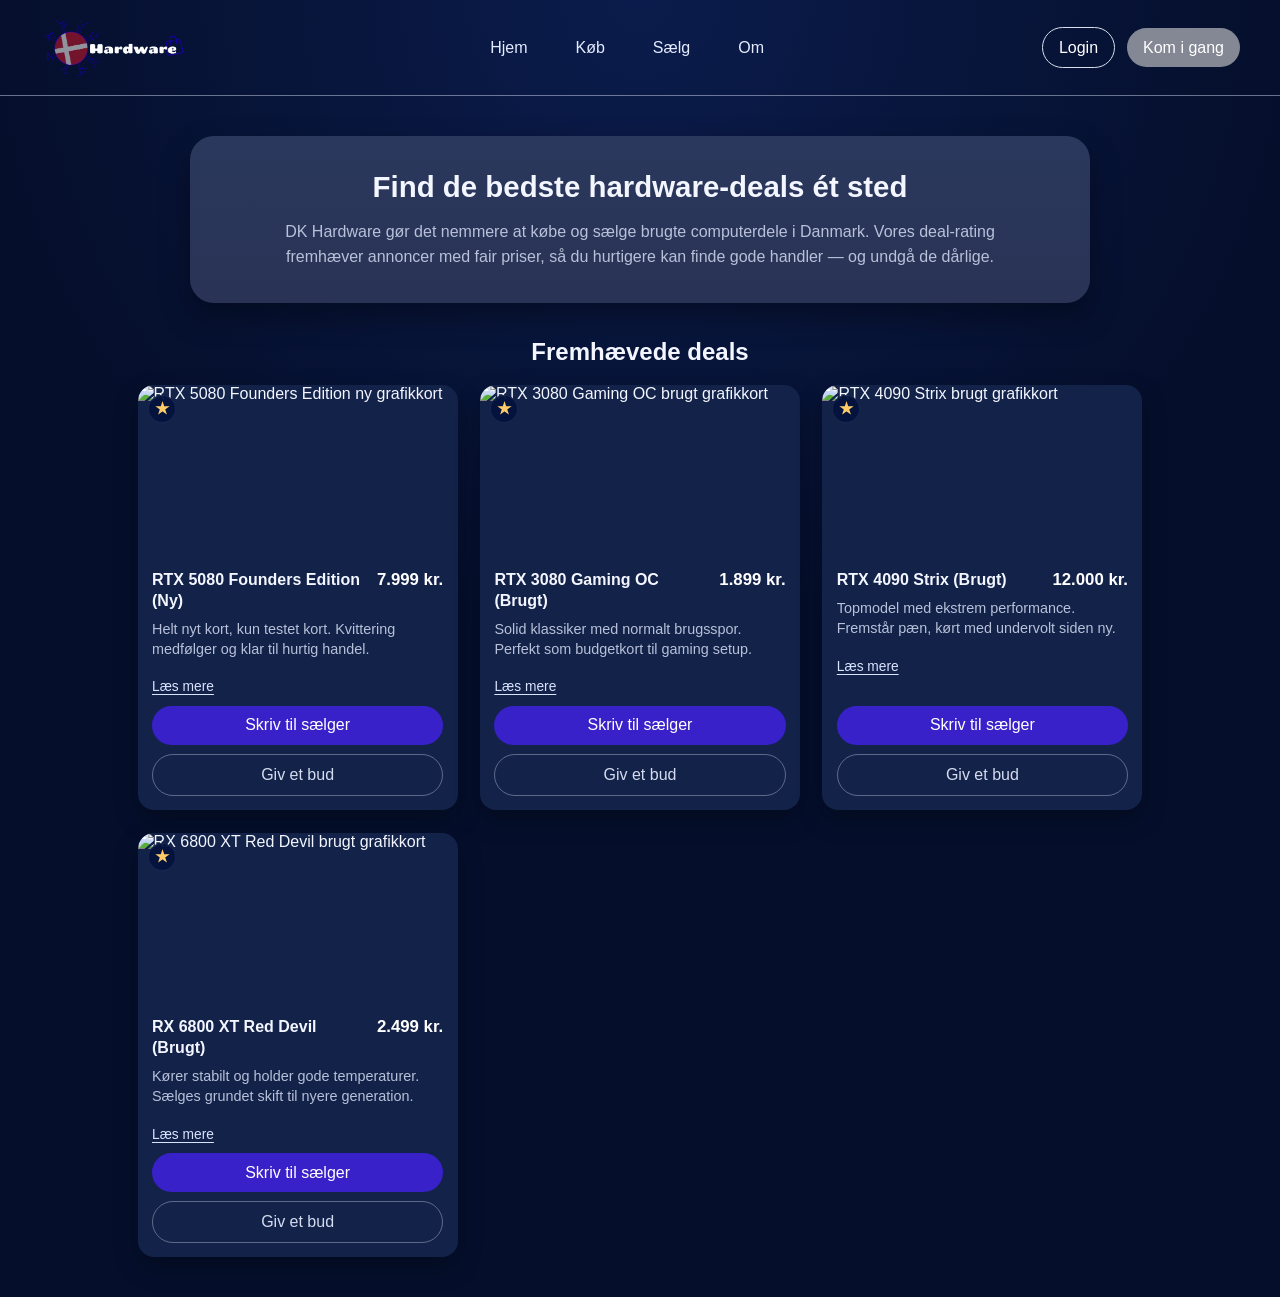
==== commit aadf6da8: "Build focused home landing with featured good deals" ====
--- a/index.html
+++ b/index.html
@@ -23,9 +23,21 @@
       </div>
     </header>
 
-    <main class="placeholder-page">
-      <h1>Hjem</h1>
-      <p>Denne side er en midlertidig placeholder for forsiden.</p>
+    <main class="home-layout">
+      <section class="home-hero" aria-label="Introduktion">
+        <h1>Find de bedste hardware-deals ét sted</h1>
+        <p>
+          DK Hardware gør det nemmere at købe og sælge brugte computerdele i Danmark. Vores deal-rating fremhæver
+          annoncer med fair priser, så du hurtigere kan finde gode handler — og undgå de dårlige.
+        </p>
+      </section>
+
+      <section class="featured-section" aria-label="Fremhævede deals">
+        <h2>Fremhævede deals</h2>
+        <div class="product-grid" id="featuredListingGrid"></div>
+      </section>
     </main>
+
+    <script src="home.js"></script>
   </body>
 </html>
--- a/styles.css
+++ b/styles.css
@@ -25,6 +25,11 @@
   color: var(--text);
 }
 
+body.kob-page {
+  height: 100vh;
+  overflow: hidden;
+}
+
 a {
   color: inherit;
 }
@@ -34,8 +39,16 @@
   align-items: center;
   justify-content: space-between;
   gap: 1rem;
-  padding: 1.5rem 2.5rem;
+  padding: 1.1rem 2.5rem;
   border-bottom: 1px solid rgba(226, 233, 255, 0.45);
+}
+
+body.kob-page .site-header {
+  position: sticky;
+  top: 0;
+  z-index: 40;
+  background: rgba(5, 15, 44, 0.95);
+  backdrop-filter: blur(4px);
 }
 
 .brand-link {
@@ -45,7 +58,7 @@
 }
 
 .brand-logo {
-  height: 36px;
+  height: 60px;
   width: auto;
   display: block;
 }
@@ -86,6 +99,16 @@
   align-items: start;
 }
 
+body.kob-page .marketplace-layout {
+  --header-height: 96px;
+  grid-template-columns: 340px minmax(0, 1fr);
+  gap: 2rem;
+  width: 100%;
+  max-width: 1800px;
+  height: calc(100vh - var(--header-height));
+  padding: 1.5rem 2rem 2rem;
+}
+
 .filter-card {
   background: linear-gradient(180deg, #2a385d 0%, #293355 100%);
   border-radius: 2rem;
@@ -94,6 +117,13 @@
   flex-direction: column;
   gap: 1rem;
   box-shadow: var(--shadow);
+}
+
+body.kob-page .filter-card {
+  position: sticky;
+  top: 1.5rem;
+  max-height: calc(100vh - var(--header-height) - 3.5rem);
+  overflow: auto;
 }
 
 .filter-group {
@@ -160,6 +190,29 @@
   margin: 0.5rem 0;
 }
 
+.deal-legend .star-badge {
+  display: inline-grid;
+  place-items: center;
+  width: 1.1rem;
+  height: 1.1rem;
+  margin-right: 0.3rem;
+  font-size: 0.95rem;
+  font-weight: 700;
+  line-height: 1;
+}
+
+.deal-legend .star-good {
+  color: #ffcb66;
+}
+
+.deal-legend .star-fair {
+  color: #1dd398;
+}
+
+.deal-legend .star-unfair {
+  color: #ff455d;
+}
+
 .product-grid {
   display: grid;
   grid-template-columns: repeat(auto-fill, 320px);
@@ -169,6 +222,40 @@
   margin: 0 auto;
 }
 
+body.kob-page .listings-panel {
+  height: 100%;
+  overflow-y: auto;
+  padding-right: 0.35rem;
+  scrollbar-width: thin;
+  scrollbar-color: rgba(143, 160, 203, 0.45) rgba(11, 24, 57, 0.15);
+}
+
+body.kob-page .listings-panel::-webkit-scrollbar {
+  width: 8px;
+}
+
+body.kob-page .listings-panel::-webkit-scrollbar-track {
+  background: rgba(11, 24, 57, 0.15);
+}
+
+body.kob-page .listings-panel::-webkit-scrollbar-thumb {
+  background: rgba(143, 160, 203, 0.45);
+  border-radius: 999px;
+}
+
+body.kob-page .listings-panel::-webkit-scrollbar-thumb:hover {
+  background: rgba(168, 185, 226, 0.6);
+}
+
+body.kob-page .product-grid {
+  align-content: start;
+  justify-content: start;
+  grid-template-columns: repeat(auto-fill, 320px);
+  max-width: calc((4 * 320px) + (3 * 1.4rem));
+  width: min(100%, calc((4 * 320px) + (3 * 1.4rem)));
+  margin: 0;
+}
+
 .product-card {
   width: 320px;
 
@@ -178,6 +265,7 @@
   overflow: hidden;
   display: flex;
   flex-direction: column;
+  height: 100%;
   padding-bottom: 0.9rem;
   transition: transform 0.22s ease, box-shadow 0.22s ease;
 }
@@ -205,44 +293,35 @@
 }
 
 
-.deal-badge {
-  position: absolute;
-  top: 0.6rem;
-  left: 0.6rem;
-  padding: 0.22rem 0.5rem;
-  border-radius: 999px;
-  font-size: 0.72rem;
-  font-weight: 700;
-  letter-spacing: 0.01em;
-  background: rgba(6, 20, 53, 0.94);
-  border: 1px solid rgba(255, 255, 255, 0.08);
-  z-index: 1;
-}
-
-.star-badge {
+.product-card .deal-badge {
   position: absolute;
   top: 10px;
   left: 10px;
-  width: 34px;
-  height: 34px;
+  width: 28px;
+  height: 28px;
   border-radius: 50%;
   display: grid;
   place-items: center;
-  font-size: 1.5rem;
+  font-size: 1rem;
   font-weight: 700;
-}
-
-.star-good {
+  line-height: 1;
+  background: rgba(4, 20, 62, 0.95);
+  border: 1px solid rgba(255, 255, 255, 0.08);
+  z-index: 1;
+}
+
+
+.product-card .star-good {
   color: #ffcb66;
   background: rgba(4, 20, 62, 0.95);
 }
 
-.star-fair {
+.product-card .star-fair {
   color: #1dd398;
   background: rgba(4, 20, 62, 0.95);
 }
 
-.star-unfair {
+.product-card .star-unfair {
   color: #ff455d;
   background: rgba(4, 20, 62, 0.95);
 }
@@ -320,6 +399,7 @@
 }
 
 .product-card .btn-primary {
+  margin-top: auto;
   margin-bottom: 0.55rem;
 }
 
@@ -378,11 +458,40 @@
   .filter-card {
     margin-bottom: 0.4rem;
   }
+
+  body.kob-page {
+    height: auto;
+    overflow: auto;
+  }
+
+  body.kob-page .site-header {
+    position: static;
+    backdrop-filter: none;
+  }
+
+  body.kob-page .marketplace-layout {
+    height: auto;
+    width: 100%;
+    padding: 1.5rem;
+  }
+
+  body.kob-page .filter-card,
+  body.kob-page .listings-panel,
+  body.kob-page .product-grid {
+    position: static;
+    max-height: none;
+    height: auto;
+    overflow: visible;
+  }
 }
 
 @media (max-width: 620px) {
   .site-header {
-    padding: 1rem;
+    padding: 0.85rem 1rem;
+  }
+
+  .brand-logo {
+    height: 56px;
   }
 
   .main-nav,
@@ -410,6 +519,44 @@
 
 .placeholder-page p {
   color: var(--text-soft);
+}
+
+.home-layout {
+  max-width: 1388px;
+  margin: 0 auto;
+  padding: 2.5rem;
+}
+
+.home-hero {
+  max-width: 900px;
+  margin: 0 auto;
+  padding: 2.1rem 2rem;
+  background: linear-gradient(180deg, #2a385d 0%, #293355 100%);
+  border-radius: 1.5rem;
+  box-shadow: var(--shadow);
+  text-align: center;
+}
+
+.home-hero h1 {
+  margin: 0;
+  font-size: clamp(1.7rem, 2.3vw, 2.2rem);
+}
+
+.home-hero p {
+  margin: 1rem auto 0;
+  max-width: 760px;
+  color: var(--text-soft);
+  line-height: 1.55;
+}
+
+.featured-section {
+  margin-top: 2.2rem;
+}
+
+.featured-section h2 {
+  margin: 0 0 1.2rem;
+  text-align: center;
+  font-size: 1.5rem;
 }
 
 .sell-layout {
@@ -510,3 +657,13 @@
     padding: 1.5rem;
   }
 }
+
+@media (max-width: 900px) {
+  .home-layout {
+    padding: 1.5rem;
+  }
+
+  .home-hero {
+    padding: 1.5rem;
+  }
+}
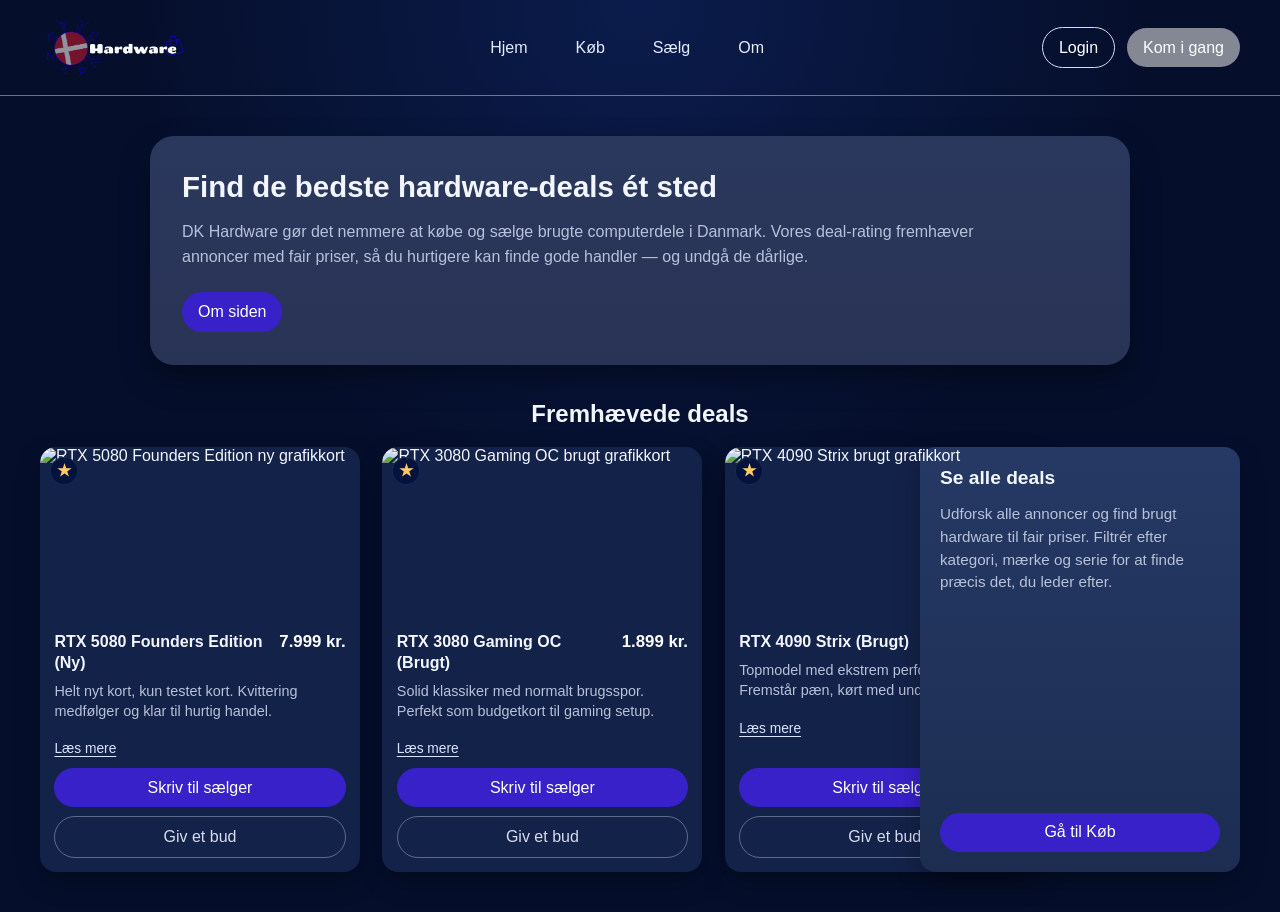
==== commit 850ae560: "Refine home hero and featured deals row layout" ====
--- a/index.html
+++ b/index.html
@@ -30,11 +30,22 @@
           DK Hardware gør det nemmere at købe og sælge brugte computerdele i Danmark. Vores deal-rating fremhæver
           annoncer med fair priser, så du hurtigere kan finde gode handler — og undgå de dårlige.
         </p>
+        <a class="btn btn-primary home-hero-btn" href="om.html">Om siden</a>
       </section>
 
       <section class="featured-section" aria-label="Fremhævede deals">
         <h2>Fremhævede deals</h2>
-        <div class="product-grid" id="featuredListingGrid"></div>
+        <div class="featured-row">
+          <div class="featured-listings" id="featuredListingGrid"></div>
+          <article class="featured-cta-card" aria-label="Se alle deals">
+            <h3>Se alle deals</h3>
+            <p>
+              Udforsk alle annoncer og find brugt hardware til fair priser. Filtrér efter kategori, mærke og serie
+              for at finde præcis det, du leder efter.
+            </p>
+            <a class="btn btn-primary" href="kob.html">Gå til Køb</a>
+          </article>
+        </div>
       </section>
     </main>
 
--- a/styles.css
+++ b/styles.css
@@ -528,13 +528,13 @@
 }
 
 .home-hero {
-  max-width: 900px;
+  max-width: 980px;
   margin: 0 auto;
   padding: 2.1rem 2rem;
   background: linear-gradient(180deg, #2a385d 0%, #293355 100%);
   border-radius: 1.5rem;
   box-shadow: var(--shadow);
-  text-align: center;
+  text-align: left;
 }
 
 .home-hero h1 {
@@ -543,10 +543,16 @@
 }
 
 .home-hero p {
-  margin: 1rem auto 0;
-  max-width: 760px;
+  margin: 1rem 0 0;
+  max-width: 860px;
   color: var(--text-soft);
   line-height: 1.55;
+}
+
+.home-hero-btn {
+  display: inline-flex;
+  margin-top: 1.4rem;
+  text-decoration: none;
 }
 
 .featured-section {
@@ -557,6 +563,50 @@
   margin: 0 0 1.2rem;
   text-align: center;
   font-size: 1.5rem;
+}
+
+.featured-row {
+  display: grid;
+  grid-template-columns: minmax(0, max-content) 320px;
+  gap: 1.4rem;
+  justify-content: center;
+  align-items: stretch;
+}
+
+.featured-listings {
+  display: grid;
+  grid-template-columns: repeat(3, 320px);
+  gap: 1.4rem;
+}
+
+.featured-cta-card {
+  width: 320px;
+  border-radius: 1rem;
+  background: linear-gradient(180deg, #253964 0%, #1c2d51 100%);
+  box-shadow: 0 10px 24px rgba(0, 0, 0, 0.28);
+  padding: 1.25rem;
+  display: flex;
+  flex-direction: column;
+}
+
+.featured-cta-card h3 {
+  margin: 0;
+  font-size: 1.2rem;
+}
+
+.featured-cta-card p {
+  margin: 0.85rem 0 1.2rem;
+  color: var(--text-soft);
+  line-height: 1.5;
+  font-size: 0.95rem;
+}
+
+.featured-cta-card .btn {
+  margin-top: auto;
+  width: 100%;
+  text-decoration: none;
+  justify-content: center;
+  display: inline-flex;
 }
 
 .sell-layout {
@@ -665,5 +715,25 @@
 
   .home-hero {
     padding: 1.5rem;
-  }
-}
+    text-align: center;
+  }
+
+  .home-hero p {
+    margin-left: auto;
+    margin-right: auto;
+  }
+
+  .featured-row {
+    grid-template-columns: 1fr;
+  }
+
+  .featured-listings {
+    grid-template-columns: repeat(auto-fit, minmax(280px, 1fr));
+    justify-items: center;
+  }
+
+  .featured-cta-card {
+    width: min(100%, 680px);
+    margin: 0 auto;
+  }
+}
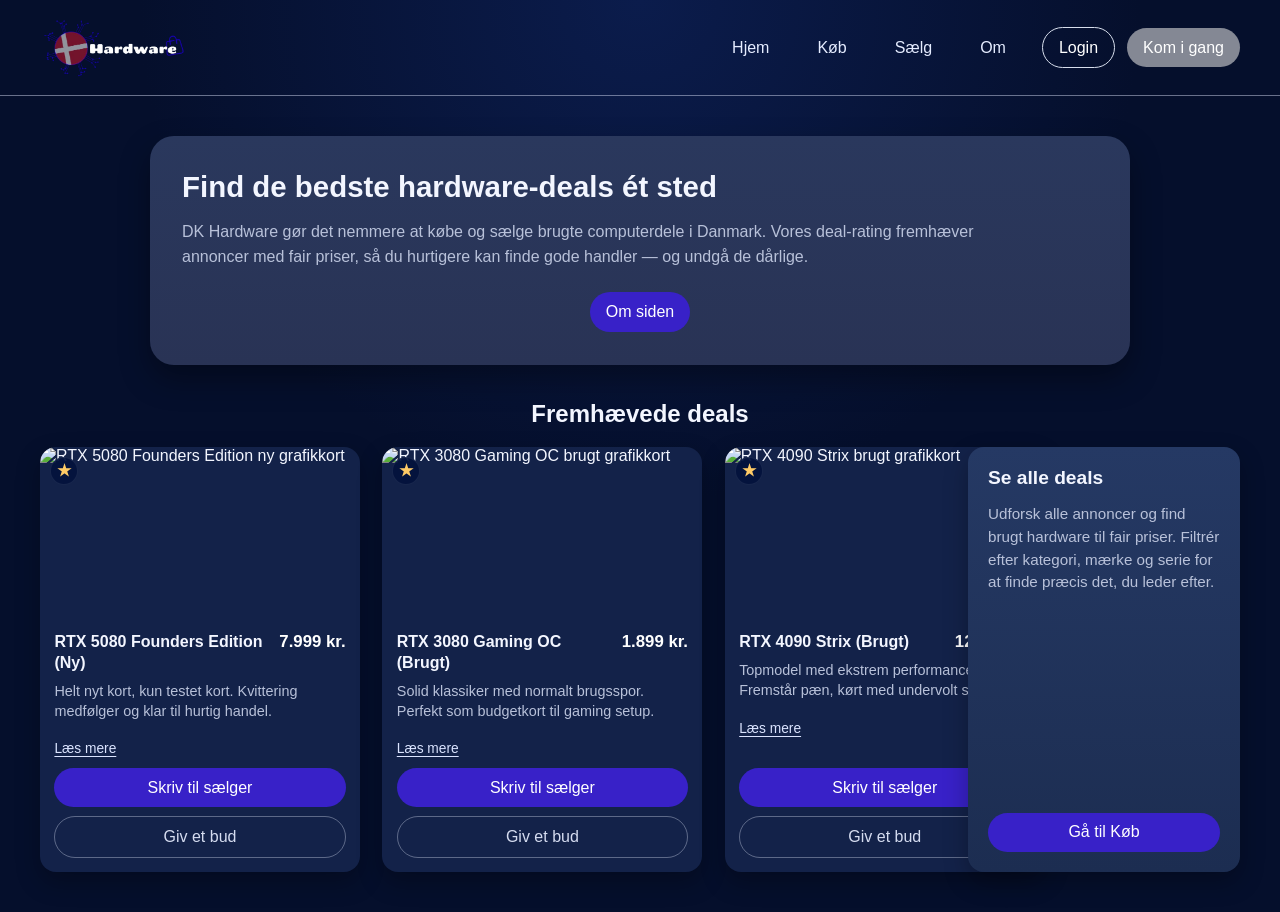
==== commit 27e5e11b: "Align header navigation and actions to the right" ====
--- a/index.html
+++ b/index.html
@@ -11,15 +11,17 @@
       <a class="brand-link" href="index.html" aria-label="Hardware forside">
         <img class="brand-logo" src="assets/logo.png" alt="Hardware logo" />
       </a>
-      <nav class="main-nav" aria-label="Primær navigation">
-        <a href="index.html">Hjem</a>
-        <a href="kob.html">Køb</a>
-        <a href="saelg.html">Sælg</a>
-        <a href="om.html">Om</a>
-      </nav>
-      <div class="header-actions">
-        <button class="btn btn-outline" type="button">Login</button>
-        <button class="btn btn-muted" type="button">Kom i gang</button>
+      <div class="header-right-group">
+        <nav class="main-nav" aria-label="Primær navigation">
+          <a href="index.html">Hjem</a>
+          <a href="kob.html">Køb</a>
+          <a href="saelg.html">Sælg</a>
+          <a href="om.html">Om</a>
+        </nav>
+        <div class="header-actions">
+          <button class="btn btn-outline" type="button">Login</button>
+          <button class="btn btn-muted" type="button">Kom i gang</button>
+        </div>
       </div>
     </header>
 
--- a/styles.css
+++ b/styles.css
@@ -37,10 +37,16 @@
 .site-header {
   display: flex;
   align-items: center;
-  justify-content: space-between;
   gap: 1rem;
   padding: 1.1rem 2.5rem;
   border-bottom: 1px solid rgba(226, 233, 255, 0.45);
+}
+
+.header-right-group {
+  margin-left: auto;
+  display: flex;
+  align-items: center;
+  gap: 1.25rem;
 }
 
 body.kob-page .site-header {
@@ -66,7 +72,6 @@
 .main-nav {
   display: flex;
   gap: 1rem;
-  margin-left: 1.25rem;
 }
 
 .main-nav a {
@@ -494,6 +499,12 @@
     height: 56px;
   }
 
+  .header-right-group {
+    width: 100%;
+    justify-content: center;
+    flex-wrap: wrap;
+  }
+
   .main-nav,
   .header-actions {
     width: 100%;
@@ -550,8 +561,10 @@
 }
 
 .home-hero-btn {
-  display: inline-flex;
+  display: flex;
+  width: fit-content;
   margin-top: 1.4rem;
+  margin-inline: auto;
   text-decoration: none;
 }
 
@@ -566,9 +579,10 @@
 }
 
 .featured-row {
+  --featured-gap: 1.4rem;
   display: grid;
-  grid-template-columns: minmax(0, max-content) 320px;
-  gap: 1.4rem;
+  grid-template-columns: minmax(0, max-content) 272px;
+  gap: var(--featured-gap);
   justify-content: center;
   align-items: stretch;
 }
@@ -576,11 +590,11 @@
 .featured-listings {
   display: grid;
   grid-template-columns: repeat(3, 320px);
-  gap: 1.4rem;
+  gap: var(--featured-gap);
 }
 
 .featured-cta-card {
-  width: 320px;
+  width: 272px;
   border-radius: 1rem;
   background: linear-gradient(180deg, #253964 0%, #1c2d51 100%);
   box-shadow: 0 10px 24px rgba(0, 0, 0, 0.28);
@@ -715,12 +729,7 @@
 
   .home-hero {
     padding: 1.5rem;
-    text-align: center;
-  }
-
-  .home-hero p {
-    margin-left: auto;
-    margin-right: auto;
+    text-align: left;
   }
 
   .featured-row {
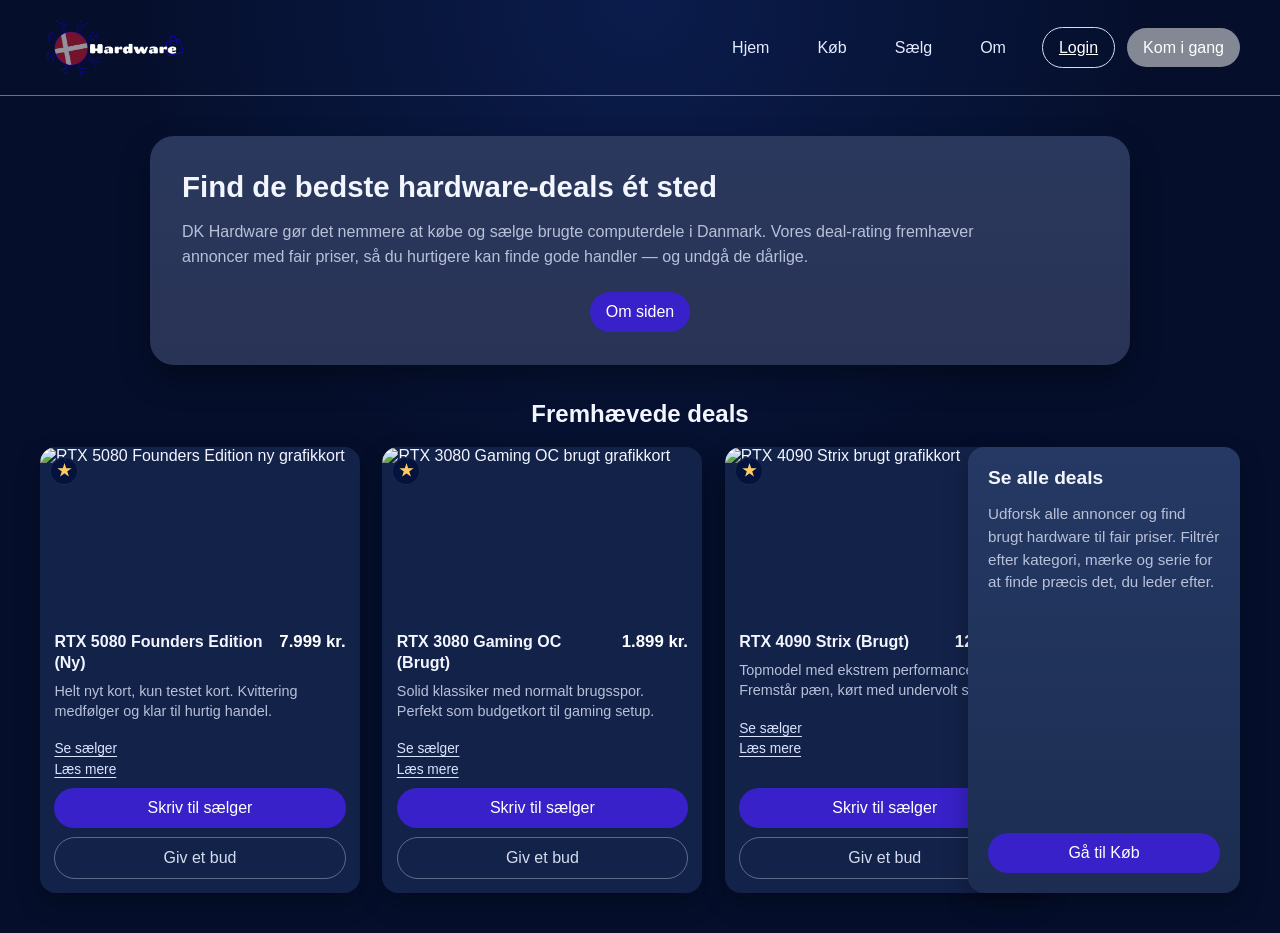
==== commit fe5bf579: "Connect demo login flow to owner profile page" ====
--- a/index.html
+++ b/index.html
@@ -19,7 +19,7 @@
           <a href="om.html">Om</a>
         </nav>
         <div class="header-actions">
-          <button class="btn btn-outline" type="button">Login</button>
+          <a class="btn btn-outline" href="profil.html">Login</a>
           <button class="btn btn-muted" type="button">Kom i gang</button>
         </div>
       </div>
--- a/styles.css
+++ b/styles.css
@@ -92,6 +92,24 @@
   display: flex;
   align-items: center;
   gap: 0.75rem;
+}
+
+.profile-icon-link {
+  width: 2.5rem;
+  height: 2.5rem;
+  border-radius: 999px;
+  border: 1px solid var(--outline);
+  display: inline-flex;
+  align-items: center;
+  justify-content: center;
+  color: #e5ecff;
+  text-decoration: none;
+  background: rgba(255, 255, 255, 0.04);
+}
+
+.profile-icon-link:hover,
+.profile-icon-link:focus-visible {
+  background: rgba(255, 255, 255, 0.14);
 }
 
 .marketplace-layout {
@@ -746,3 +764,242 @@
     margin: 0 auto;
   }
 }
+
+.seller-link {
+  display: inline-block;
+  margin: 0 0.9rem 0.35rem;
+  color: #dbe4ff;
+  font-size: 0.86rem;
+  text-underline-offset: 3px;
+}
+
+.seller-layout {
+  max-width: 1220px;
+  margin: 0 auto;
+  padding: 2rem 2.5rem 3rem;
+}
+
+.seller-profile {
+  display: grid;
+  grid-template-columns: 170px minmax(0, 1fr) auto;
+  gap: 1.25rem;
+  align-items: center;
+  padding-bottom: 1.4rem;
+  border-bottom: 1px solid rgba(226, 233, 255, 0.45);
+}
+
+.seller-avatar {
+  width: 170px;
+  height: 170px;
+  border-radius: 50%;
+  object-fit: cover;
+}
+
+.seller-meta h1 {
+  margin: 0;
+  font-size: clamp(1.8rem, 3vw, 3rem);
+}
+
+.seller-location {
+  margin: 0.2rem 0 0.5rem;
+  color: var(--text-soft);
+}
+
+.seller-bio {
+  margin: 0;
+  max-width: 70ch;
+  line-height: 1.5;
+}
+
+.follow-btn {
+  align-self: start;
+  margin-top: 0.4rem;
+  min-width: 150px;
+}
+
+.follow-btn.is-following {
+  background: #586188;
+}
+
+.seller-rating {
+  margin: 1rem 0 2rem;
+  max-width: 560px;
+  display: flex;
+  align-items: start;
+  gap: 0.75rem;
+  background: linear-gradient(180deg, #3e4f8d 0%, #36477f 100%);
+  border-radius: 1rem;
+  padding: 0.9rem 1rem;
+}
+
+.rating-star {
+  width: 28px;
+  height: 28px;
+  border-radius: 50%;
+  display: grid;
+  place-items: center;
+  background: rgba(4, 20, 62, 0.95);
+  color: #ffcb66;
+  flex-shrink: 0;
+}
+
+.seller-rating h3 {
+  margin: 0;
+  font-size: 1rem;
+}
+
+.seller-rating p {
+  margin: 0.4rem 0 0;
+  color: #e2e7f8;
+}
+
+@media (max-width: 900px) {
+  .seller-profile {
+    grid-template-columns: 1fr;
+  }
+
+  .seller-avatar {
+    width: 130px;
+    height: 130px;
+  }
+
+  .follow-btn {
+    justify-self: start;
+  }
+}
+
+.owner-layout {
+  display: grid;
+  grid-template-columns: 340px minmax(0, 1fr);
+  gap: 2rem;
+  align-items: start;
+}
+
+.owner-main-content {
+  min-width: 0;
+}
+
+.owner-stats-panel {
+  background: linear-gradient(180deg, #2a385d 0%, #293355 100%);
+  border-radius: 2rem;
+  padding: 1.75rem;
+  box-shadow: var(--shadow);
+  position: sticky;
+  top: 1.5rem;
+}
+
+.owner-stats-panel h2 {
+  margin: 0 0 1.5rem;
+  font-size: clamp(2rem, 3vw, 3rem);
+}
+
+.owner-stat-group + .owner-stat-group {
+  margin-top: 2.5rem;
+}
+
+.owner-stat-group h3 {
+  margin: 0 0 1rem;
+  font-size: 2rem;
+}
+
+.owner-stat-donut {
+  width: 190px;
+  aspect-ratio: 1;
+  border-radius: 50%;
+  margin: 0 auto 1rem;
+  position: relative;
+}
+
+.owner-stat-donut::after {
+  content: '';
+  position: absolute;
+  inset: 39px;
+  border-radius: 50%;
+  background: #2a3658;
+}
+
+.owner-stat-donut-sales {
+  background: conic-gradient(#175ef3 0 53%, #09c678 53% 100%);
+}
+
+.owner-stat-donut-rating {
+  background: conic-gradient(#f4bf5b 0 56.4%, #09c678 56.4% 89.6%, #f6485d 89.6% 100%);
+}
+
+.owner-stat-legend {
+  list-style: none;
+  margin: 0;
+  padding: 0;
+  display: grid;
+  gap: 0.65rem;
+}
+
+.owner-stat-legend li {
+  display: flex;
+  align-items: center;
+  gap: 0.5rem;
+  font-size: 1.05rem;
+  font-weight: 600;
+}
+
+.legend-dot {
+  width: 1.25rem;
+  height: 1.25rem;
+  border-radius: 50%;
+  flex-shrink: 0;
+}
+
+.legend-blue {
+  background: #175ef3;
+}
+
+.legend-green {
+  background: #09c678;
+}
+
+.legend-yellow {
+  background: #f4bf5b;
+}
+
+.legend-red {
+  background: #f6485d;
+}
+
+.owner-edit-profile-btn {
+  min-width: 160px;
+}
+
+.owner-info-cards {
+  display: grid;
+  grid-template-columns: repeat(2, minmax(0, 1fr));
+  gap: 1rem;
+  margin: 1rem 0 2rem;
+}
+
+.owner-info-cards .seller-rating {
+  max-width: none;
+  margin: 0;
+  min-height: 132px;
+}
+
+.owner-improvement-card {
+  align-items: center;
+}
+
+.owner-improvement-card p {
+  margin: 0;
+}
+
+@media (max-width: 1100px) {
+  .owner-layout {
+    grid-template-columns: 1fr;
+  }
+
+  .owner-stats-panel {
+    position: static;
+  }
+
+  .owner-info-cards {
+    grid-template-columns: 1fr;
+  }
+}
